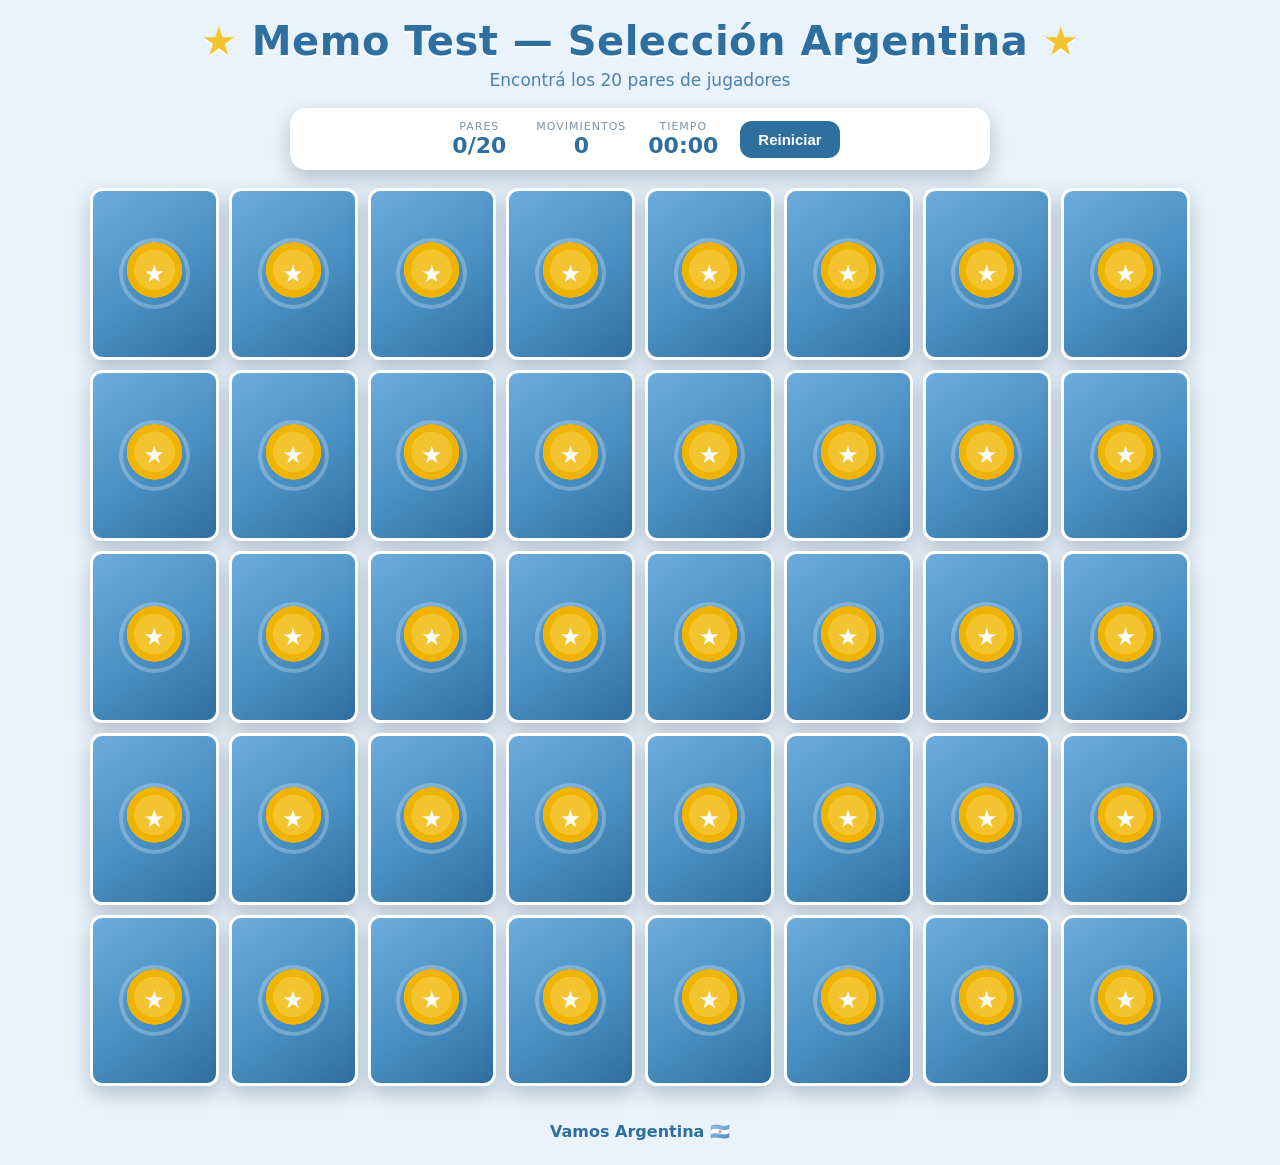
==== index.html @ 3ba36f09 "Memo Test jugable de 20 pares con caras de la Selección Argentina Juego de memoria completo (40 cart" ====
<!DOCTYPE html>
<html lang="es">
<head>
<meta charset="UTF-8" />
<meta name="viewport" content="width=device-width, initial-scale=1.0" />
<title>Memo Test ⭐ Selección Argentina</title>
<link rel="stylesheet" href="styles.css" />
</head>
<body>
  <div class="bg-stripes"></div>

  <header class="topbar">
    <h1 class="title">
      <span class="star">★</span>
      Memo Test — Selección Argentina
      <span class="star">★</span>
    </h1>
    <p class="subtitle">Encontrá los 20 pares de jugadores</p>
  </header>

  <section class="hud">
    <div class="stat">
      <span class="stat-label">Pares</span>
      <span class="stat-value"><span id="pairs">0</span>/20</span>
    </div>
    <div class="stat">
      <span class="stat-label">Movimientos</span>
      <span class="stat-value" id="moves">0</span>
    </div>
    <div class="stat">
      <span class="stat-label">Tiempo</span>
      <span class="stat-value" id="time">00:00</span>
    </div>
    <button id="restart" class="btn">Reiniciar</button>
  </section>

  <main>
    <div id="board" class="board" aria-label="Tablero del memotest"></div>
  </main>

  <div id="win" class="win-overlay hidden">
    <div class="win-card">
      <div class="trophy">🏆</div>
      <h2>¡Campeón del Mundo de la Memoria!</h2>
      <p id="win-stats"></p>
      <button id="play-again" class="btn btn-big">Jugar de nuevo</button>
    </div>
  </div>

  <footer class="footer">Vamos Argentina 🇦🇷</footer>

  <script src="players.js"></script>
  <script src="game.js"></script>
</body>
</html>
---- styles.css ----
:root {
  --celeste: #6cabdd;
  --celeste-dark: #4a90c2;
  --celeste-deep: #2f6fa0;
  --white: #ffffff;
  --gold: #f4c430;
  --ink: #0d2b45;
  --card-back: linear-gradient(145deg, #6cabdd 0%, #4a90c2 55%, #2f6fa0 100%);
  --shadow: 0 8px 20px rgba(13, 43, 69, 0.25);
}

* { box-sizing: border-box; }

html, body {
  margin: 0;
  padding: 0;
  min-height: 100%;
  font-family: "Segoe UI", system-ui, -apple-system, Roboto, Arial, sans-serif;
  color: var(--ink);
  background: #eaf3fb;
}

.bg-stripes {
  position: fixed;
  inset: 0;
  z-index: -1;
  background: repeating-linear-gradient(
    180deg,
    #cfe6f7 0px,
    #cfe6f7 60px,
    #eaf3fb 60px,
    #eaf3fb 120px
  );
  opacity: 0.7;
}

.topbar {
  text-align: center;
  padding: 18px 12px 4px;
}

.title {
  margin: 0;
  font-size: clamp(22px, 4vw, 40px);
  font-weight: 800;
  letter-spacing: 0.5px;
  color: var(--celeste-deep);
  text-shadow: 0 2px 0 #fff;
}

.title .star { color: var(--gold); }

.subtitle {
  margin: 6px 0 0;
  font-size: clamp(13px, 2vw, 17px);
  color: var(--celeste-deep);
  opacity: 0.85;
}

.hud {
  display: flex;
  flex-wrap: wrap;
  gap: 10px 18px;
  align-items: center;
  justify-content: center;
  margin: 14px auto 18px;
  padding: 12px 18px;
  max-width: 700px;
  background: #fff;
  border-radius: 16px;
  box-shadow: var(--shadow);
}

.stat {
  display: flex;
  flex-direction: column;
  align-items: center;
  min-width: 78px;
}

.stat-label {
  font-size: 11px;
  text-transform: uppercase;
  letter-spacing: 1px;
  color: #7a93a8;
}

.stat-value {
  font-size: 22px;
  font-weight: 800;
  color: var(--celeste-deep);
}

.btn {
  border: none;
  cursor: pointer;
  background: var(--celeste-deep);
  color: #fff;
  font-weight: 700;
  font-size: 15px;
  padding: 10px 18px;
  border-radius: 12px;
  transition: transform 0.12s ease, background 0.2s ease;
}
.btn:hover { background: var(--celeste-dark); transform: translateY(-1px); }
.btn:active { transform: translateY(1px); }
.btn-big { font-size: 18px; padding: 14px 28px; margin-top: 14px; }

main { padding: 0 12px 30px; }

.board {
  display: grid;
  grid-template-columns: repeat(8, 1fr);
  gap: 10px;
  max-width: 1100px;
  margin: 0 auto;
}

@media (max-width: 900px) { .board { grid-template-columns: repeat(5, 1fr); } }
@media (max-width: 560px) { .board { grid-template-columns: repeat(4, 1fr); gap: 7px; } }

.card {
  position: relative;
  aspect-ratio: 3 / 4;
  perspective: 800px;
  cursor: pointer;
}

.card-inner {
  position: absolute;
  inset: 0;
  transform-style: preserve-3d;
  transition: transform 0.45s cubic-bezier(0.4, 0.2, 0.2, 1);
  border-radius: 12px;
  box-shadow: var(--shadow);
}

.card.flipped .card-inner { transform: rotateY(180deg); }

.card-face {
  position: absolute;
  inset: 0;
  backface-visibility: hidden;
  -webkit-backface-visibility: hidden;
  border-radius: 12px;
  overflow: hidden;
  display: flex;
  align-items: center;
  justify-content: center;
}

/* Reverso */
.card-back {
  background: var(--card-back);
  border: 3px solid #fff;
  color: #fff;
  font-size: clamp(26px, 4vw, 40px);
}
.card-back .sun {
  width: 58%;
  aspect-ratio: 1;
  border-radius: 50%;
  background: radial-gradient(circle at 50% 45%, var(--gold) 0 38%, #f0b400 39% 52%, transparent 53%);
  display: flex;
  align-items: center;
  justify-content: center;
  box-shadow: inset 0 0 0 4px rgba(255,255,255,0.25);
}
.card-back .sun::after { content: "★"; color: #fff; font-size: 60%; }

/* Frente (foto del jugador) */
.card-front {
  transform: rotateY(180deg);
  background: #fff;
  border: 3px solid var(--celeste);
  flex-direction: column;
}
.card-front img {
  width: 100%;
  height: 100%;
  object-fit: cover;
  object-position: top center;
}
.card-name {
  position: absolute;
  left: 0; right: 0; bottom: 0;
  background: linear-gradient(transparent, rgba(13,43,69,0.92));
  color: #fff;
  font-size: clamp(9px, 1.2vw, 12px);
  font-weight: 700;
  text-align: center;
  padding: 14px 4px 5px;
  line-height: 1.1;
}
.card-number {
  position: absolute;
  top: 5px; left: 6px;
  background: var(--gold);
  color: var(--ink);
  font-weight: 800;
  font-size: 11px;
  min-width: 20px;
  height: 20px;
  border-radius: 6px;
  display: flex;
  align-items: center;
  justify-content: center;
  padding: 0 4px;
}

/* Fallback cuando no carga la foto */
.card-fallback {
  width: 100%; height: 100%;
  background: linear-gradient(160deg, #eaf3fb, #cfe6f7);
  display: flex; flex-direction: column;
  align-items: center; justify-content: center;
  text-align: center; padding: 6px;
}
.card-fallback .ball { font-size: clamp(24px, 4vw, 38px); }
.card-fallback .fb-name {
  margin-top: 4px;
  font-size: clamp(9px, 1.2vw, 12px);
  font-weight: 700;
  color: var(--celeste-deep);
}

.card.matched { cursor: default; }
.card.matched .card-inner {
  box-shadow: 0 0 0 3px var(--gold), 0 0 18px rgba(244,196,48,0.7);
  animation: pop 0.4s ease;
}
@keyframes pop {
  0% { transform: scale(1); }
  50% { transform: scale(1.06); }
  100% { transform: scale(1); }
}

.card.locked { pointer-events: none; }

/* Overlay de victoria */
.win-overlay {
  position: fixed;
  inset: 0;
  background: rgba(13, 43, 69, 0.72);
  display: flex;
  align-items: center;
  justify-content: center;
  z-index: 50;
  padding: 16px;
}
.win-overlay.hidden { display: none; }
.win-card {
  background: #fff;
  border-radius: 22px;
  padding: 30px 28px;
  text-align: center;
  max-width: 420px;
  width: 100%;
  box-shadow: 0 20px 50px rgba(0,0,0,0.35);
  animation: rise 0.4s ease;
}
@keyframes rise {
  from { opacity: 0; transform: translateY(20px) scale(0.96); }
  to { opacity: 1; transform: translateY(0) scale(1); }
}
.win-card h2 { color: var(--celeste-deep); margin: 8px 0; }
.trophy { font-size: 56px; }

/* Overlay de carga */
.loading-overlay {
  position: fixed; inset: 0; z-index: 60;
  background: rgba(234,243,251,0.95);
  display: flex; flex-direction: column;
  align-items: center; justify-content: center;
  gap: 16px; color: var(--celeste-deep);
}
.loading-overlay .spinner {
  width: 54px; height: 54px;
  border: 6px solid #cfe6f7;
  border-top-color: var(--celeste-deep);
  border-radius: 50%;
  animation: spin 0.9s linear infinite;
}
@keyframes spin { to { transform: rotate(360deg); } }

.footer {
  text-align: center;
  padding: 6px 0 24px;
  color: var(--celeste-deep);
  font-weight: 700;
}
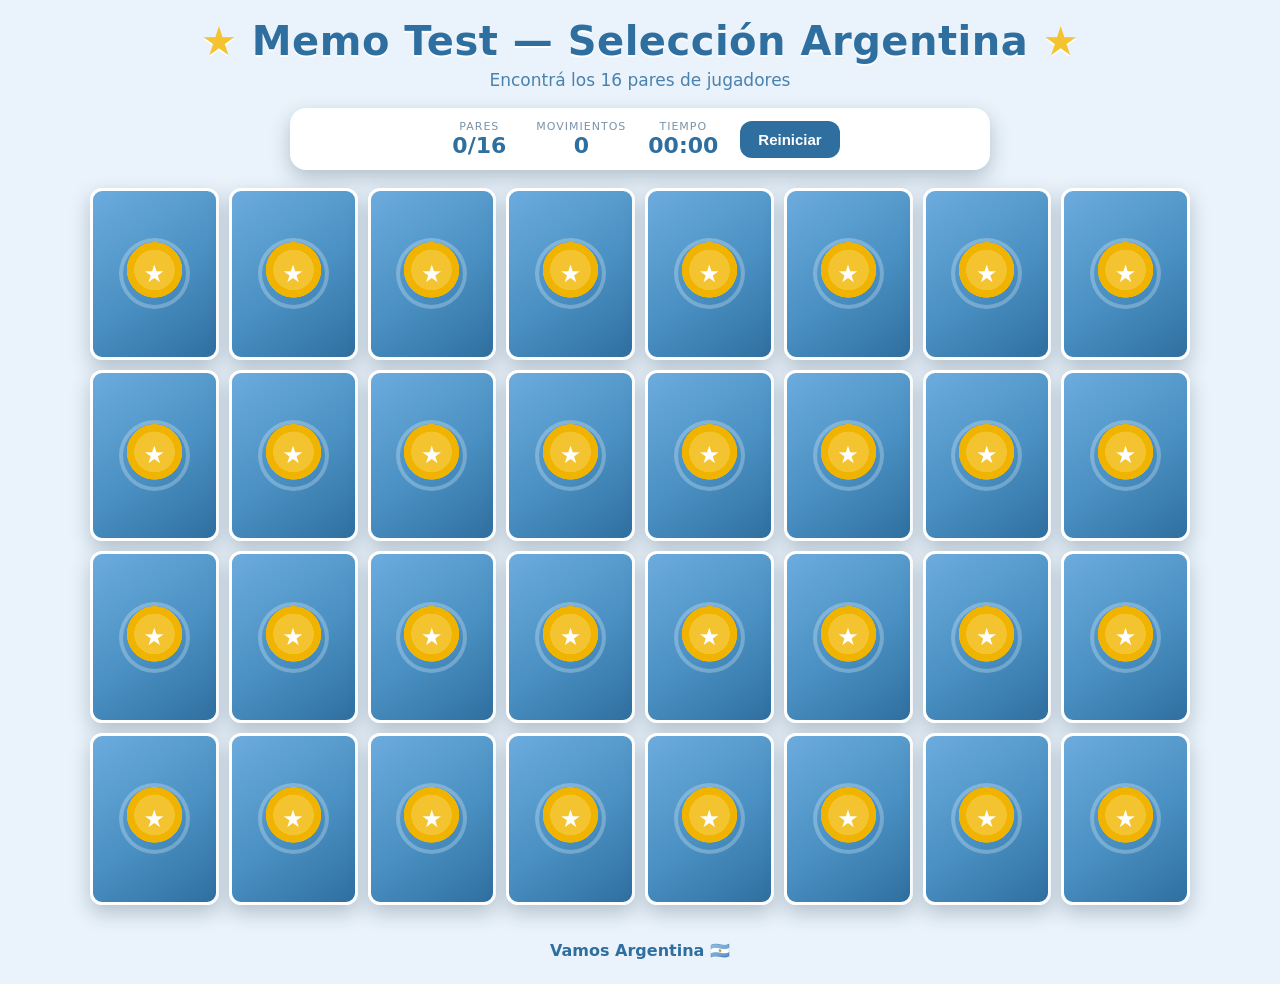
==== commit 9c7fbbd3: "Reducir a 16 pares (32 fichas) - Plantel de 20 a 16 jugadores - Marcador y subtítulo toman el total " ====
--- a/index.html
+++ b/index.html
@@ -15,13 +15,13 @@
       Memo Test — Selección Argentina
       <span class="star">★</span>
     </h1>
-    <p class="subtitle">Encontrá los 20 pares de jugadores</p>
+    <p class="subtitle">Encontrá los <span id="pairs-total-sub">16</span> pares de jugadores</p>
   </header>
 
   <section class="hud">
     <div class="stat">
       <span class="stat-label">Pares</span>
-      <span class="stat-value"><span id="pairs">0</span>/20</span>
+      <span class="stat-value"><span id="pairs">0</span>/<span id="pairs-total">16</span></span>
     </div>
     <div class="stat">
       <span class="stat-label">Movimientos</span>
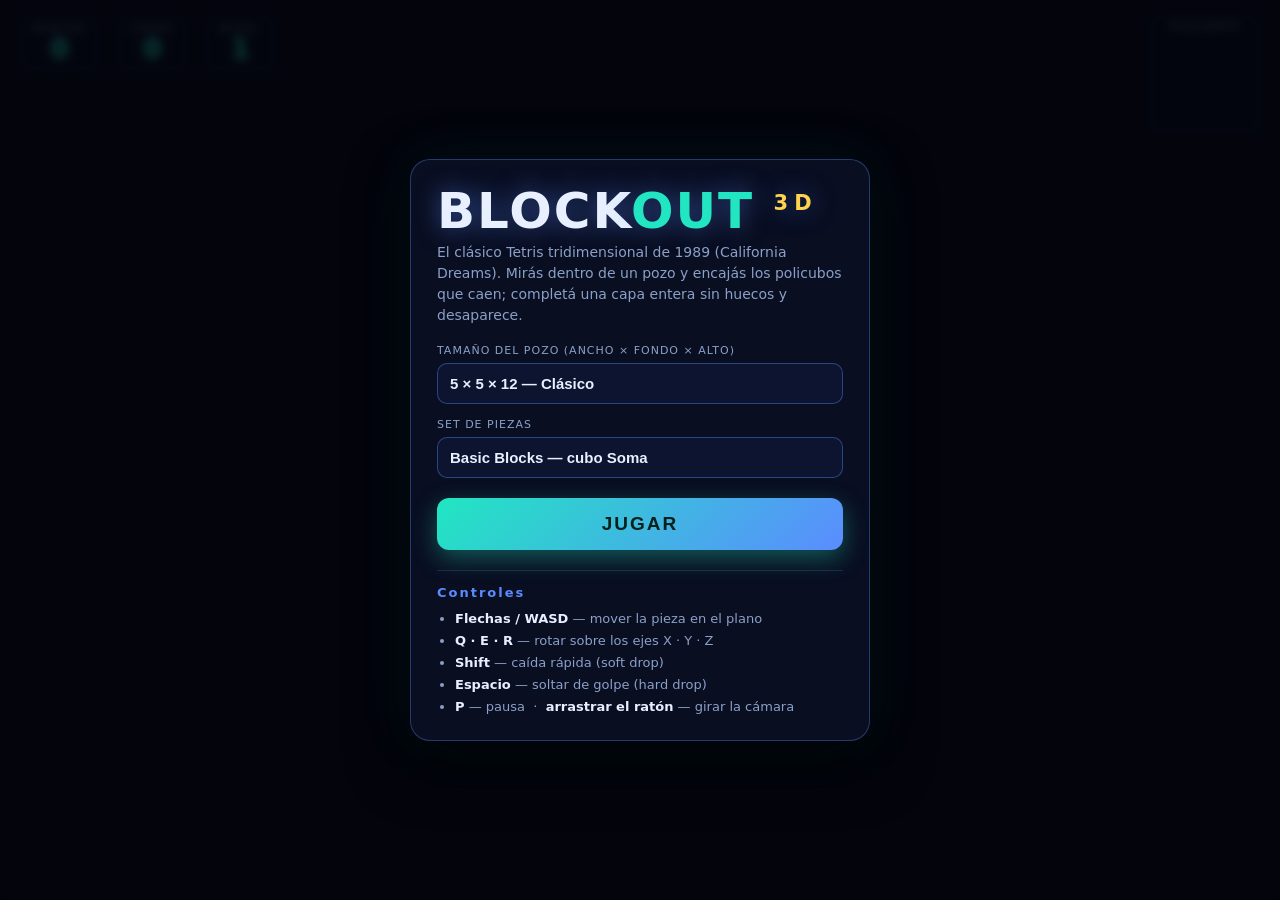
==== commit 7ae30788: "Clon de Blockout 3D (Tetris tridimensional de 1989) Reemplaza el memo test por un clon jugable de Bl" ====
--- a/index.html
+++ b/index.html
@@ -1,55 +1,104 @@
 <!DOCTYPE html>
 <html lang="es">
 <head>
-<meta charset="UTF-8" />
-<meta name="viewport" content="width=device-width, initial-scale=1.0" />
-<title>Memo Test ⭐ Selección Argentina</title>
-<link rel="stylesheet" href="styles.css" />
+  <meta charset="UTF-8" />
+  <meta name="viewport" content="width=device-width, initial-scale=1.0, maximum-scale=1.0, user-scalable=no" />
+  <title>Blockout 3D — Tetris en 3 dimensiones</title>
+  <link rel="stylesheet" href="styles.css" />
 </head>
 <body>
-  <div class="bg-stripes"></div>
+  <div id="app">
+    <canvas id="game"></canvas>
 
-  <header class="topbar">
-    <h1 class="title">
-      <span class="star">★</span>
-      Memo Test — Selección Argentina
-      <span class="star">★</span>
-    </h1>
-    <p class="subtitle">Encontrá los <span id="pairs-total-sub">16</span> pares de jugadores</p>
-  </header>
+    <!-- HUD -->
+    <header id="hud">
+      <div class="hud-block">
+        <span class="label">PUNTOS</span>
+        <span id="score" class="value">0</span>
+      </div>
+      <div class="hud-block">
+        <span class="label">CAPAS</span>
+        <span id="faces" class="value">0</span>
+      </div>
+      <div class="hud-block">
+        <span class="label">NIVEL</span>
+        <span id="level" class="value">1</span>
+      </div>
+      <div class="hud-block next">
+        <span class="label">SIGUIENTE</span>
+        <canvas id="next" width="120" height="120"></canvas>
+      </div>
+    </header>
 
-  <section class="hud">
-    <div class="stat">
-      <span class="stat-label">Pares</span>
-      <span class="stat-value"><span id="pairs">0</span>/<span id="pairs-total">16</span></span>
+    <!-- Controles táctiles -->
+    <div id="touch" class="hidden">
+      <div class="pad move">
+        <button data-act="up">▲</button>
+        <div class="row">
+          <button data-act="left">◀</button>
+          <button data-act="soft">▼</button>
+          <button data-act="right">▶</button>
+        </div>
+        <button data-act="down" class="wide">⇊ bajar</button>
+      </div>
+      <div class="pad rot">
+        <button data-act="rotX">⟳ X</button>
+        <button data-act="rotY">⟳ Y</button>
+        <button data-act="rotZ">⟳ Z</button>
+        <button data-act="drop" class="drop">DROP</button>
+      </div>
     </div>
-    <div class="stat">
-      <span class="stat-label">Movimientos</span>
-      <span class="stat-value" id="moves">0</span>
+
+    <!-- Overlay de inicio / configuración / fin -->
+    <div id="overlay">
+      <div class="panel">
+        <h1>BLOCK<span>OUT</span> <small>3D</small></h1>
+        <p class="tagline">El clásico Tetris tridimensional de 1989 (California Dreams).
+           Mirás dentro de un pozo y encajás los policubos que caen; completá una capa
+           entera sin huecos y desaparece.</p>
+
+        <div class="config">
+          <label>
+            <span>Tamaño del pozo (ancho × fondo × alto)</span>
+            <select id="cfg-size">
+              <option value="3,3,10">3 × 3 × 10 — 3D Mania</option>
+              <option value="5,5,12" selected>5 × 5 × 12 — Clásico</option>
+              <option value="5,5,10">5 × 5 × 10 — Out of Control</option>
+              <option value="4,4,12">4 × 4 × 12</option>
+              <option value="6,6,15">6 × 6 × 15</option>
+              <option value="7,7,18">7 × 7 × 18 — Máximo</option>
+            </select>
+          </label>
+          <label>
+            <span>Set de piezas</span>
+            <select id="cfg-set">
+              <option value="flat">Flat Blocks — planas</option>
+              <option value="basic" selected>Basic Blocks — cubo Soma</option>
+              <option value="extended">Extended — hasta pentacubos</option>
+            </select>
+          </label>
+        </div>
+
+        <button id="start" class="primary">JUGAR</button>
+
+        <div class="help">
+          <h3>Controles</h3>
+          <ul>
+            <li><b>Flechas / WASD</b> — mover la pieza en el plano</li>
+            <li><b>Q · E · R</b> — rotar sobre los ejes X · Y · Z</li>
+            <li><b>Shift</b> — caída rápida (soft drop)</li>
+            <li><b>Espacio</b> — soltar de golpe (hard drop)</li>
+            <li><b>P</b> — pausa &nbsp;·&nbsp; <b>arrastrar el ratón</b> — girar la cámara</li>
+          </ul>
+        </div>
+      </div>
     </div>
-    <div class="stat">
-      <span class="stat-label">Tiempo</span>
-      <span class="stat-value" id="time">00:00</span>
-    </div>
-    <button id="restart" class="btn">Reiniciar</button>
-  </section>
 
-  <main>
-    <div id="board" class="board" aria-label="Tablero del memotest"></div>
-  </main>
-
-  <div id="win" class="win-overlay hidden">
-    <div class="win-card">
-      <div class="trophy">🏆</div>
-      <h2>¡Campeón del Mundo de la Memoria!</h2>
-      <p id="win-stats"></p>
-      <button id="play-again" class="btn btn-big">Jugar de nuevo</button>
-    </div>
+    <div id="pause" class="hidden"><span>PAUSA</span></div>
   </div>
 
-  <footer class="footer">Vamos Argentina 🇦🇷</footer>
-
-  <script src="players.js"></script>
-  <script src="game.js"></script>
+  <script src="vendor/three.min.js"></script>
+  <script src="vendor/OrbitControls.js"></script>
+  <script src="blockout.js"></script>
 </body>
 </html>
--- a/styles.css
+++ b/styles.css
@@ -1,12 +1,12 @@
 :root {
-  --celeste: #6cabdd;
-  --celeste-dark: #4a90c2;
-  --celeste-deep: #2f6fa0;
-  --white: #ffffff;
-  --gold: #f4c430;
-  --ink: #0d2b45;
-  --card-back: linear-gradient(145deg, #6cabdd 0%, #4a90c2 55%, #2f6fa0 100%);
-  --shadow: 0 8px 20px rgba(13, 43, 69, 0.25);
+  --bg0: #05070f;
+  --bg1: #0b1024;
+  --neon: #21e6c1;
+  --neon2: #5b8cff;
+  --gold: #ffd34e;
+  --ink: #e8f0ff;
+  --muted: #8aa0c8;
+  --panel: rgba(10, 16, 36, 0.92);
 }
 
 * { box-sizing: border-box; }
@@ -14,278 +14,215 @@
 html, body {
   margin: 0;
   padding: 0;
-  min-height: 100%;
+  height: 100%;
+  overflow: hidden;
+  background: radial-gradient(circle at 50% 0%, #122046 0%, var(--bg1) 45%, var(--bg0) 100%);
+  color: var(--ink);
   font-family: "Segoe UI", system-ui, -apple-system, Roboto, Arial, sans-serif;
-  color: var(--ink);
-  background: #eaf3fb;
-}
-
-.bg-stripes {
-  position: fixed;
+  -webkit-tap-highlight-color: transparent;
+}
+
+#app { position: fixed; inset: 0; }
+
+#game { position: absolute; inset: 0; width: 100%; height: 100%; display: block; }
+
+/* ---------------- HUD ---------------- */
+#hud {
+  position: absolute;
+  top: 0; left: 0; right: 0;
+  display: flex;
+  gap: 14px;
+  align-items: flex-start;
+  padding: 14px 18px;
+  pointer-events: none;
+  z-index: 10;
+}
+
+.hud-block {
+  background: rgba(10, 16, 36, 0.55);
+  border: 1px solid rgba(91, 140, 255, 0.25);
+  border-radius: 12px;
+  padding: 8px 14px;
+  backdrop-filter: blur(6px);
+  text-align: center;
+  min-width: 74px;
+}
+
+.hud-block .label {
+  display: block;
+  font-size: 10px;
+  letter-spacing: 2px;
+  color: var(--muted);
+}
+.hud-block .value {
+  display: block;
+  font-size: 26px;
+  font-weight: 800;
+  color: var(--neon);
+  text-shadow: 0 0 12px rgba(33, 230, 193, 0.5);
+  font-variant-numeric: tabular-nums;
+}
+
+.hud-block.next { margin-left: auto; padding: 6px 8px; }
+.hud-block.next canvas { display: block; width: 96px; height: 96px; }
+
+/* ---------------- Overlay ---------------- */
+#overlay {
+  position: absolute;
   inset: 0;
-  z-index: -1;
-  background: repeating-linear-gradient(
-    180deg,
-    #cfe6f7 0px,
-    #cfe6f7 60px,
-    #eaf3fb 60px,
-    #eaf3fb 120px
-  );
-  opacity: 0.7;
-}
-
-.topbar {
-  text-align: center;
-  padding: 18px 12px 4px;
-}
-
-.title {
-  margin: 0;
-  font-size: clamp(22px, 4vw, 40px);
-  font-weight: 800;
-  letter-spacing: 0.5px;
-  color: var(--celeste-deep);
-  text-shadow: 0 2px 0 #fff;
-}
-
-.title .star { color: var(--gold); }
-
-.subtitle {
-  margin: 6px 0 0;
-  font-size: clamp(13px, 2vw, 17px);
-  color: var(--celeste-deep);
-  opacity: 0.85;
-}
-
-.hud {
-  display: flex;
-  flex-wrap: wrap;
-  gap: 10px 18px;
+  z-index: 30;
+  display: flex;
   align-items: center;
   justify-content: center;
-  margin: 14px auto 18px;
-  padding: 12px 18px;
-  max-width: 700px;
-  background: #fff;
-  border-radius: 16px;
-  box-shadow: var(--shadow);
-}
-
-.stat {
-  display: flex;
-  flex-direction: column;
-  align-items: center;
-  min-width: 78px;
-}
-
-.stat-label {
+  padding: 20px;
+  background: rgba(3, 5, 12, 0.78);
+  backdrop-filter: blur(4px);
+}
+#overlay.hidden { display: none; }
+
+.panel {
+  width: 100%;
+  max-width: 460px;
+  background: var(--panel);
+  border: 1px solid rgba(91, 140, 255, 0.35);
+  border-radius: 20px;
+  padding: 26px 26px 22px;
+  box-shadow: 0 20px 60px rgba(0, 0, 0, 0.6), 0 0 60px rgba(33, 230, 193, 0.08);
+  max-height: 92vh;
+  overflow-y: auto;
+}
+
+.panel h1 {
+  margin: 0 0 4px;
+  font-size: clamp(34px, 7vw, 50px);
+  font-weight: 900;
+  letter-spacing: 2px;
+  line-height: 1;
+  color: var(--ink);
+  text-shadow: 0 0 24px rgba(91, 140, 255, 0.5);
+}
+.panel h1 span { color: var(--neon); }
+.panel h1 small {
+  font-size: 0.42em;
+  letter-spacing: 6px;
+  color: var(--gold);
+  vertical-align: super;
+}
+
+.tagline {
+  margin: 6px 0 18px;
+  color: var(--muted);
+  font-size: 14px;
+  line-height: 1.5;
+}
+
+.config { display: grid; gap: 14px; margin-bottom: 20px; }
+.config label { display: grid; gap: 6px; }
+.config label span {
   font-size: 11px;
+  letter-spacing: 1px;
+  color: var(--muted);
   text-transform: uppercase;
-  letter-spacing: 1px;
-  color: #7a93a8;
-}
-
-.stat-value {
-  font-size: 22px;
-  font-weight: 800;
-  color: var(--celeste-deep);
-}
-
-.btn {
+}
+.config select {
+  width: 100%;
+  padding: 11px 12px;
+  border-radius: 10px;
+  border: 1px solid rgba(91, 140, 255, 0.4);
+  background: #0c1430;
+  color: var(--ink);
+  font-size: 15px;
+  font-weight: 600;
+  appearance: none;
+}
+
+button.primary, #start {
+  width: 100%;
   border: none;
   cursor: pointer;
-  background: var(--celeste-deep);
-  color: #fff;
-  font-weight: 700;
-  font-size: 15px;
-  padding: 10px 18px;
-  border-radius: 12px;
-  transition: transform 0.12s ease, background 0.2s ease;
-}
-.btn:hover { background: var(--celeste-dark); transform: translateY(-1px); }
-.btn:active { transform: translateY(1px); }
-.btn-big { font-size: 18px; padding: 14px 28px; margin-top: 14px; }
-
-main { padding: 0 12px 30px; }
-
-.board {
-  display: grid;
-  grid-template-columns: repeat(8, 1fr);
-  gap: 10px;
-  max-width: 1100px;
-  margin: 0 auto;
-}
-
-@media (max-width: 900px) { .board { grid-template-columns: repeat(5, 1fr); } }
-@media (max-width: 560px) { .board { grid-template-columns: repeat(4, 1fr); gap: 7px; } }
-
-.card {
-  position: relative;
-  aspect-ratio: 3 / 4;
-  perspective: 800px;
-  cursor: pointer;
-}
-
-.card-inner {
+  padding: 15px;
+  border-radius: 12px;
+  font-size: 19px;
+  font-weight: 800;
+  letter-spacing: 2px;
+  color: #04221c;
+  background: linear-gradient(135deg, var(--neon) 0%, var(--neon2) 100%);
+  box-shadow: 0 8px 24px rgba(33, 230, 193, 0.35);
+  transition: transform 0.12s ease, box-shadow 0.2s ease;
+}
+button.primary:hover { transform: translateY(-2px); box-shadow: 0 12px 30px rgba(33, 230, 193, 0.5); }
+button.primary:active { transform: translateY(1px); }
+
+.help { margin-top: 20px; border-top: 1px solid rgba(91, 140, 255, 0.2); padding-top: 14px; }
+.help h3 { margin: 0 0 8px; font-size: 13px; letter-spacing: 2px; color: var(--neon2); }
+.help ul { margin: 0; padding-left: 18px; color: var(--muted); font-size: 13px; line-height: 1.7; }
+.help b { color: var(--ink); }
+
+/* Resultado final dentro del panel */
+.result {
+  margin-bottom: 16px;
+  padding: 14px;
+  border-radius: 12px;
+  background: rgba(91, 140, 255, 0.1);
+  border: 1px solid rgba(91, 140, 255, 0.3);
+  text-align: center;
+}
+.result .big { font-size: 15px; color: var(--muted); }
+.result .big b { color: var(--gold); font-size: 30px; display: block; }
+
+/* ---------------- Pausa ---------------- */
+#pause {
   position: absolute;
   inset: 0;
-  transform-style: preserve-3d;
-  transition: transform 0.45s cubic-bezier(0.4, 0.2, 0.2, 1);
-  border-radius: 12px;
-  box-shadow: var(--shadow);
-}
-
-.card.flipped .card-inner { transform: rotateY(180deg); }
-
-.card-face {
-  position: absolute;
-  inset: 0;
-  backface-visibility: hidden;
-  -webkit-backface-visibility: hidden;
-  border-radius: 12px;
-  overflow: hidden;
+  z-index: 20;
   display: flex;
   align-items: center;
   justify-content: center;
-}
-
-/* Reverso */
-.card-back {
-  background: var(--card-back);
-  border: 3px solid #fff;
-  color: #fff;
-  font-size: clamp(26px, 4vw, 40px);
-}
-.card-back .sun {
-  width: 58%;
-  aspect-ratio: 1;
-  border-radius: 50%;
-  background: radial-gradient(circle at 50% 45%, var(--gold) 0 38%, #f0b400 39% 52%, transparent 53%);
-  display: flex;
-  align-items: center;
-  justify-content: center;
-  box-shadow: inset 0 0 0 4px rgba(255,255,255,0.25);
-}
-.card-back .sun::after { content: "★"; color: #fff; font-size: 60%; }
-
-/* Frente (foto del jugador) */
-.card-front {
-  transform: rotateY(180deg);
-  background: #fff;
-  border: 3px solid var(--celeste);
-  flex-direction: column;
-}
-.card-front img {
-  width: 100%;
-  height: 100%;
-  object-fit: cover;
-  object-position: top center;
-}
-.card-name {
+  background: rgba(3, 5, 12, 0.6);
+}
+#pause.hidden { display: none; }
+#pause span {
+  font-size: 54px;
+  font-weight: 900;
+  letter-spacing: 8px;
+  color: var(--neon);
+  text-shadow: 0 0 30px rgba(33, 230, 193, 0.6);
+}
+
+/* ---------------- Controles táctiles ---------------- */
+#touch {
   position: absolute;
   left: 0; right: 0; bottom: 0;
-  background: linear-gradient(transparent, rgba(13,43,69,0.92));
-  color: #fff;
-  font-size: clamp(9px, 1.2vw, 12px);
+  z-index: 15;
+  display: flex;
+  justify-content: space-between;
+  align-items: flex-end;
+  padding: 14px 16px calc(14px + env(safe-area-inset-bottom));
+  pointer-events: none;
+}
+#touch.hidden { display: none; }
+#touch .pad { pointer-events: auto; display: grid; gap: 8px; justify-items: center; }
+#touch .pad.move .row { display: flex; gap: 8px; }
+#touch .pad.rot { grid-template-columns: 1fr 1fr; }
+#touch button {
+  pointer-events: auto;
+  width: 58px; height: 52px;
+  border-radius: 12px;
+  border: 1px solid rgba(91, 140, 255, 0.4);
+  background: rgba(12, 20, 48, 0.8);
+  color: var(--ink);
+  font-size: 15px;
   font-weight: 700;
-  text-align: center;
-  padding: 14px 4px 5px;
-  line-height: 1.1;
-}
-.card-number {
-  position: absolute;
-  top: 5px; left: 6px;
-  background: var(--gold);
-  color: var(--ink);
-  font-weight: 800;
-  font-size: 11px;
-  min-width: 20px;
-  height: 20px;
-  border-radius: 6px;
-  display: flex;
-  align-items: center;
-  justify-content: center;
-  padding: 0 4px;
-}
-
-/* Fallback cuando no carga la foto */
-.card-fallback {
-  width: 100%; height: 100%;
-  background: linear-gradient(160deg, #eaf3fb, #cfe6f7);
-  display: flex; flex-direction: column;
-  align-items: center; justify-content: center;
-  text-align: center; padding: 6px;
-}
-.card-fallback .ball { font-size: clamp(24px, 4vw, 38px); }
-.card-fallback .fb-name {
-  margin-top: 4px;
-  font-size: clamp(9px, 1.2vw, 12px);
-  font-weight: 700;
-  color: var(--celeste-deep);
-}
-
-.card.matched { cursor: default; }
-.card.matched .card-inner {
-  box-shadow: 0 0 0 3px var(--gold), 0 0 18px rgba(244,196,48,0.7);
-  animation: pop 0.4s ease;
-}
-@keyframes pop {
-  0% { transform: scale(1); }
-  50% { transform: scale(1.06); }
-  100% { transform: scale(1); }
-}
-
-.card.locked { pointer-events: none; }
-
-/* Overlay de victoria */
-.win-overlay {
-  position: fixed;
-  inset: 0;
-  background: rgba(13, 43, 69, 0.72);
-  display: flex;
-  align-items: center;
-  justify-content: center;
-  z-index: 50;
-  padding: 16px;
-}
-.win-overlay.hidden { display: none; }
-.win-card {
-  background: #fff;
-  border-radius: 22px;
-  padding: 30px 28px;
-  text-align: center;
-  max-width: 420px;
-  width: 100%;
-  box-shadow: 0 20px 50px rgba(0,0,0,0.35);
-  animation: rise 0.4s ease;
-}
-@keyframes rise {
-  from { opacity: 0; transform: translateY(20px) scale(0.96); }
-  to { opacity: 1; transform: translateY(0) scale(1); }
-}
-.win-card h2 { color: var(--celeste-deep); margin: 8px 0; }
-.trophy { font-size: 56px; }
-
-/* Overlay de carga */
-.loading-overlay {
-  position: fixed; inset: 0; z-index: 60;
-  background: rgba(234,243,251,0.95);
-  display: flex; flex-direction: column;
-  align-items: center; justify-content: center;
-  gap: 16px; color: var(--celeste-deep);
-}
-.loading-overlay .spinner {
-  width: 54px; height: 54px;
-  border: 6px solid #cfe6f7;
-  border-top-color: var(--celeste-deep);
-  border-radius: 50%;
-  animation: spin 0.9s linear infinite;
-}
-@keyframes spin { to { transform: rotate(360deg); } }
-
-.footer {
-  text-align: center;
-  padding: 6px 0 24px;
-  color: var(--celeste-deep);
-  font-weight: 700;
-}
+}
+#touch button.wide { width: 100%; }
+#touch button.drop {
+  grid-column: 1 / -1;
+  background: linear-gradient(135deg, var(--gold), #ff9d3e);
+  color: #2a1500;
+}
+#touch button:active { transform: scale(0.94); }
+
+@media (max-width: 560px) {
+  .hud-block.next { display: none; }
+  .hud-block .value { font-size: 20px; }
+}
